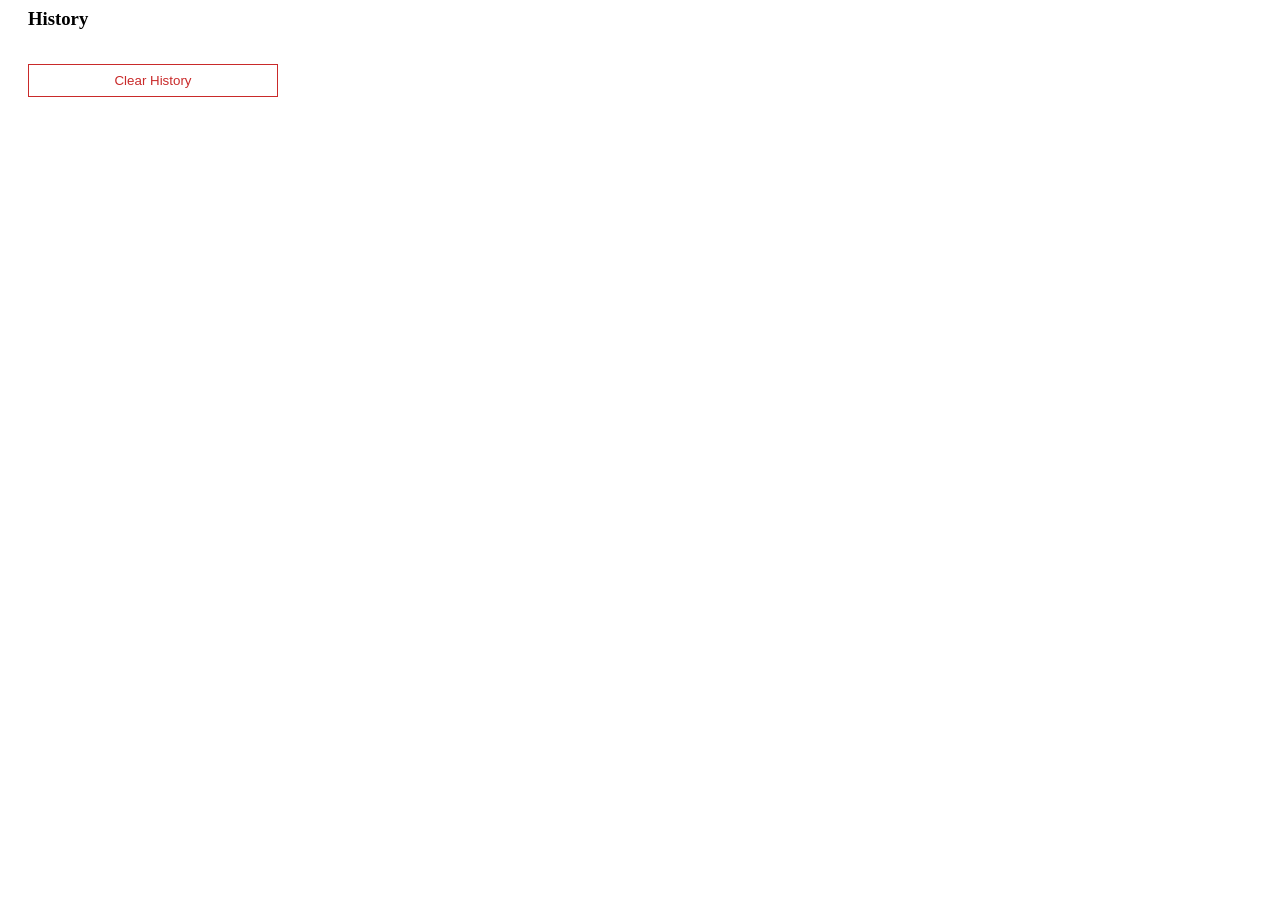
==== index.html @ cb7a470e "added history section" ====
<!DOCTYPE html>
<html lang="en">
<head>
    <meta charset="UTF-8">
    <meta name="viewport" content="width=device-width, initial-scale=1.0">
    <title>Calculator</title>
    <link rel = "stylesheet" href = "cal.css">
</head>
<body>
    <div class="history-panel">
        <h3>History</h3>
        <ul class="history-list" id="history-list">
            <!-- Dynamic history items -->
        </ul>
        <button class="clear-history-btn" onclick="clearHistory()">Clear History</button>
    </div>
</div>

<script src="cal.js"></script>
</body>
</html>
</body>
</html>
---- cal.css ----
.history-panel {
    width: 250px;
    display: flex;
    flex-direction: column;
    border-left: 2px solid var(--bg-color);
    padding-left: 20px;
}

.history-panel h3 {
    margin-top: 0;
    color: var(--text-main);
    display: flex;
    justify-content: space-between;
    align-items: center;
}

.history-list {
    list-style: none;
    padding: 0;
    margin: 0;
    flex-grow: 1;
    overflow-y: auto;
    display: flex;
    flex-direction: column;
    gap: 10px;
}

.history-item {
    background: var(--bg-color);
    padding: 10px;
    border-radius: 8px;
    font-size: 0.9rem;
    text-align: right;
}

.history-expr {
    color: var(--text-muted);
    font-size: 0.8rem;
    margin-bottom: 5px;
}

.history-result {
    color: var(--text-main);
    font-weight: bold;
    font-size: 1.1rem;
}

.clear-history-btn {
    margin-top: 15px;
    background-color: transparent;
    border: 1px solid #c92a2a;
    color: #c92a2a;
    padding: 8px;
}

.clear-history-btn:hover {
    background-color: #ffe3e3;
}

/* Scrollbar styling */
.history-list::-webkit-scrollbar {
    width: 5px;
}
.history-list::-webkit-scrollbar-thumb {
    background: var(--text-muted);
    border-radius: 5px;
}
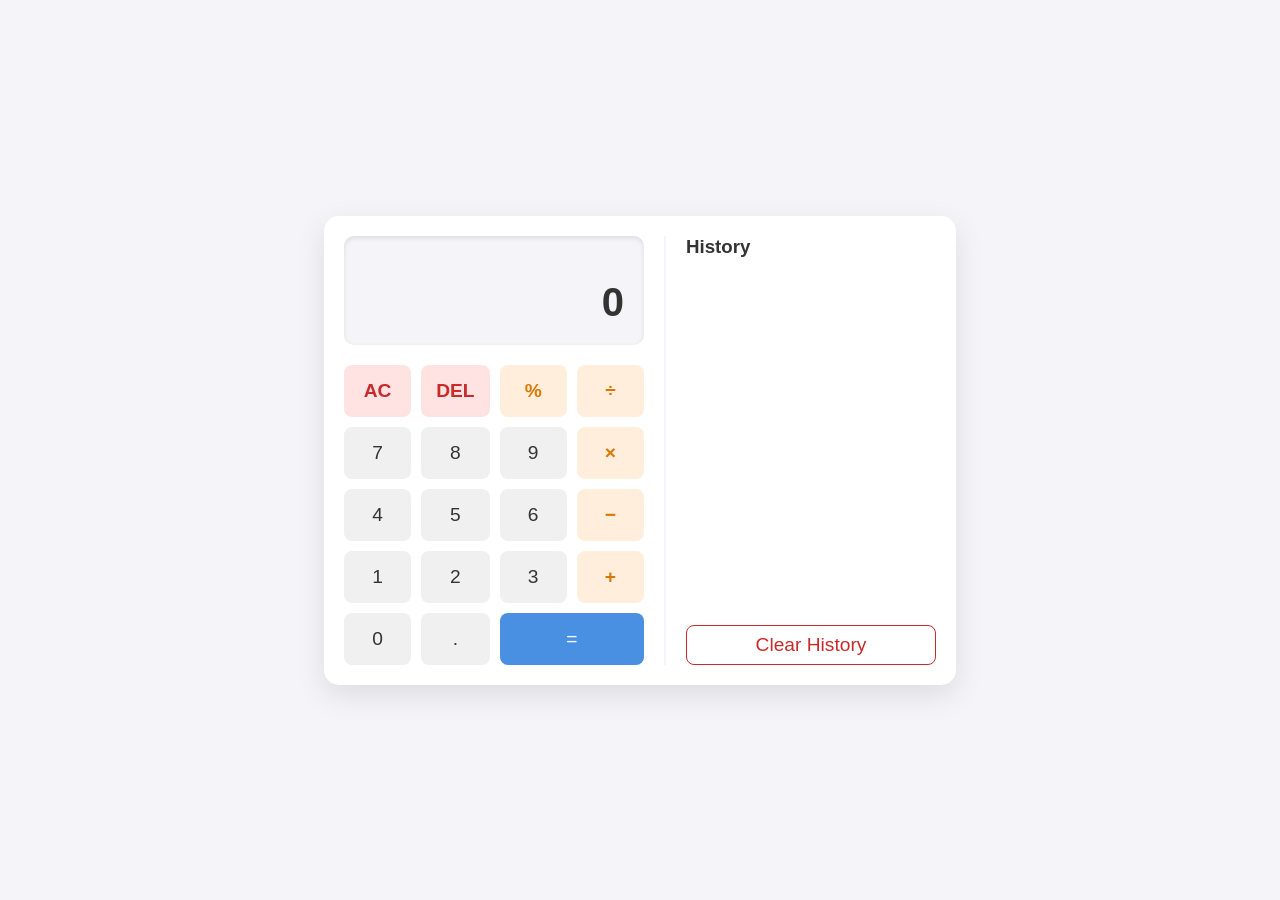
==== commit 02e40984: "functionality added" ====
--- a/index.html
+++ b/index.html
@@ -7,6 +7,40 @@
     <link rel = "stylesheet" href = "cal.css">
 </head>
 <body>
+
+    <div class="container">
+    <!-- Calculator Section -->
+    <div class="calculator">
+        <div class="display">
+            <div class="previous-operand" id="previous-operand"></div>
+            <div class="current-operand" id="current-operand">0</div>
+        </div>
+        <div class="keypad">
+            <button class="clear" onclick="clearDisplay()">AC</button>
+            <button class="clear" onclick="deleteNumber()">DEL</button>
+            <button class="operator" onclick="appendOperator('%')">%</button>
+            <button class="operator" onclick="appendOperator('/')">÷</button>
+
+            <button onclick="appendNumber('7')">7</button>
+            <button onclick="appendNumber('8')">8</button>
+            <button onclick="appendNumber('9')">9</button>
+            <button class="operator" onclick="appendOperator('*')">×</button>
+
+            <button onclick="appendNumber('4')">4</button>
+            <button onclick="appendNumber('5')">5</button>
+            <button onclick="appendNumber('6')">6</button>
+            <button class="operator" onclick="appendOperator('-')">−</button>
+
+            <button onclick="appendNumber('1')">1</button>
+            <button onclick="appendNumber('2')">2</button>
+            <button onclick="appendNumber('3')">3</button>
+            <button class="operator" onclick="appendOperator('+')">+</button>
+
+            <button onclick="appendNumber('0')">0</button>
+            <button onclick="appendNumber('.')">.</button>
+            <button class="equals" onclick="calculate()">=</button>
+        </div>
+    </div>
     <div class="history-panel">
         <h3>History</h3>
         <ul class="history-list" id="history-list">
--- a/cal.css
+++ b/cal.css
@@ -1,3 +1,117 @@
+
+:root {
+    --bg-color: #f4f4f9;
+    --calc-bg: #ffffff;
+    --text-main: #333333;
+    --text-muted: #888888;
+    --btn-bg: #f0f0f0;
+    --btn-hover: #e0e0e0;
+    --btn-accent: #4a90e2;
+    --btn-accent-hover: #357abd;
+    --shadow: rgba(0, 0, 0, 0.1);
+}
+
+body {
+    font-family: 'Segoe UI', Tahoma, Geneva, Verdana, sans-serif;
+    background-color: var(--bg-color);
+    display: flex;
+    justify-content: center;
+    align-items: center;
+    height: 100vh;
+    margin: 0;
+}
+
+.container {
+    display: flex;
+    gap: 20px;
+    background: var(--calc-bg);
+    padding: 20px;
+    border-radius: 15px;
+    box-shadow: 0 10px 30px var(--shadow);
+    max-height: 500px;
+}
+
+/* Calculator Styles */
+.calculator {
+    width: 300px;
+    display: flex;
+    flex-direction: column;
+}
+
+.display {
+    background-color: var(--bg-color);
+    padding: 20px;
+    border-radius: 10px;
+    text-align: right;
+    margin-bottom: 20px;
+    box-shadow: inset 0 2px 5px var(--shadow);
+}
+
+.previous-operand {
+    color: var(--text-muted);
+    font-size: 1rem;
+    min-height: 1.5rem;
+    word-wrap: break-word;
+}
+
+.current-operand {
+    color: var(--text-main);
+    font-size: 2.5rem;
+    font-weight: bold;
+    word-wrap: break-word;
+}
+
+.keypad {
+    display: grid;
+    grid-template-columns: repeat(4, 1fr);
+    gap: 10px;
+}
+
+button {
+    cursor: pointer;
+    font-size: 1.2rem;
+    border: none;
+    outline: none;
+    background-color: var(--btn-bg);
+    padding: 15px;
+    border-radius: 8px;
+    color: var(--text-main);
+    transition: background-color 0.2s;
+}
+
+button:hover {
+    background-color: var(--btn-hover);
+}
+
+.operator {
+    background-color: #ffeedb;
+    color: #d97706;
+    font-weight: bold;
+}
+
+.operator:hover {
+    background-color: #ffd8a8;
+}
+
+.equals {
+    background-color: var(--btn-accent);
+    color: white;
+    grid-column: span 2;
+}
+
+.equals:hover {
+    background-color: var(--btn-accent-hover);
+}
+
+.clear {
+    background-color: #ffe3e3;
+    color: #c92a2a;
+    font-weight: bold;
+}
+
+.clear:hover {
+    background-color: #ffc9c9;
+}
 .history-panel {
     width: 250px;
     display: flex;
@@ -64,4 +178,4 @@
 .history-list::-webkit-scrollbar-thumb {
     background: var(--text-muted);
     border-radius: 5px;
-}+}    
